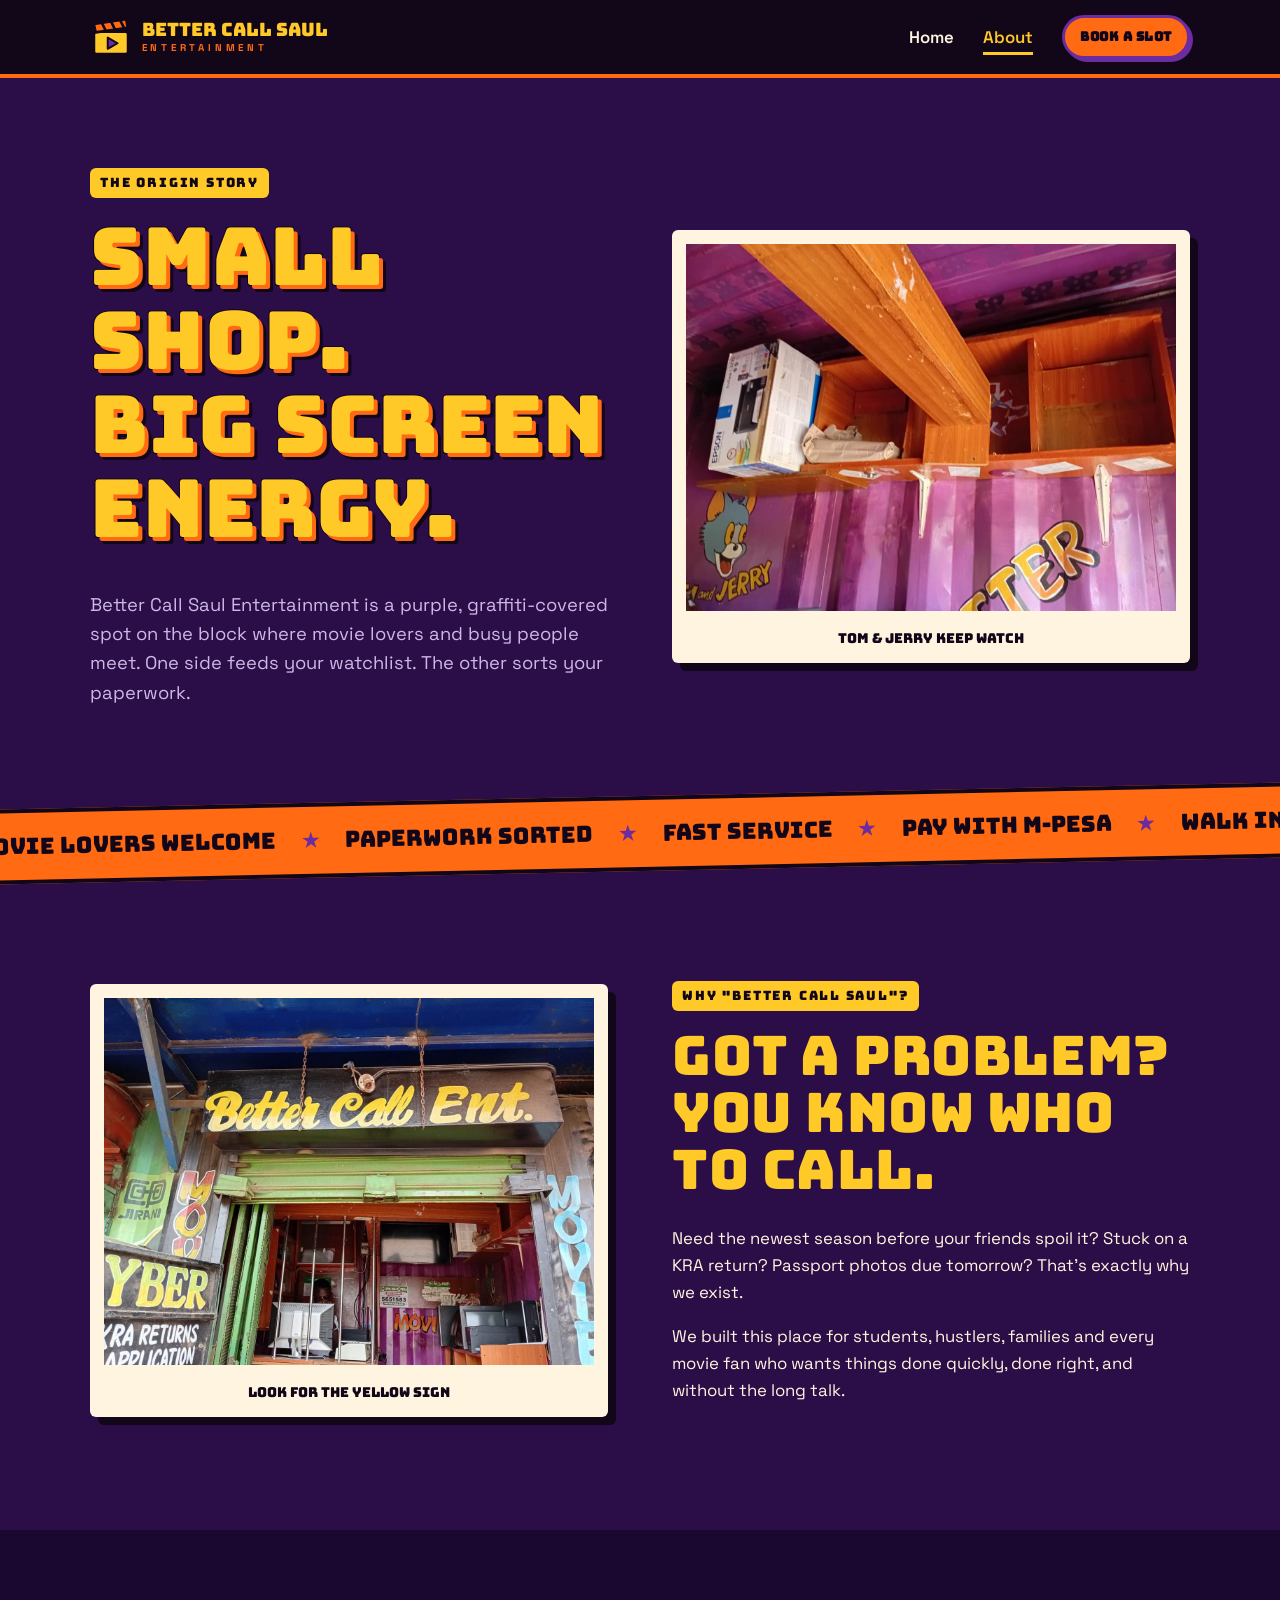
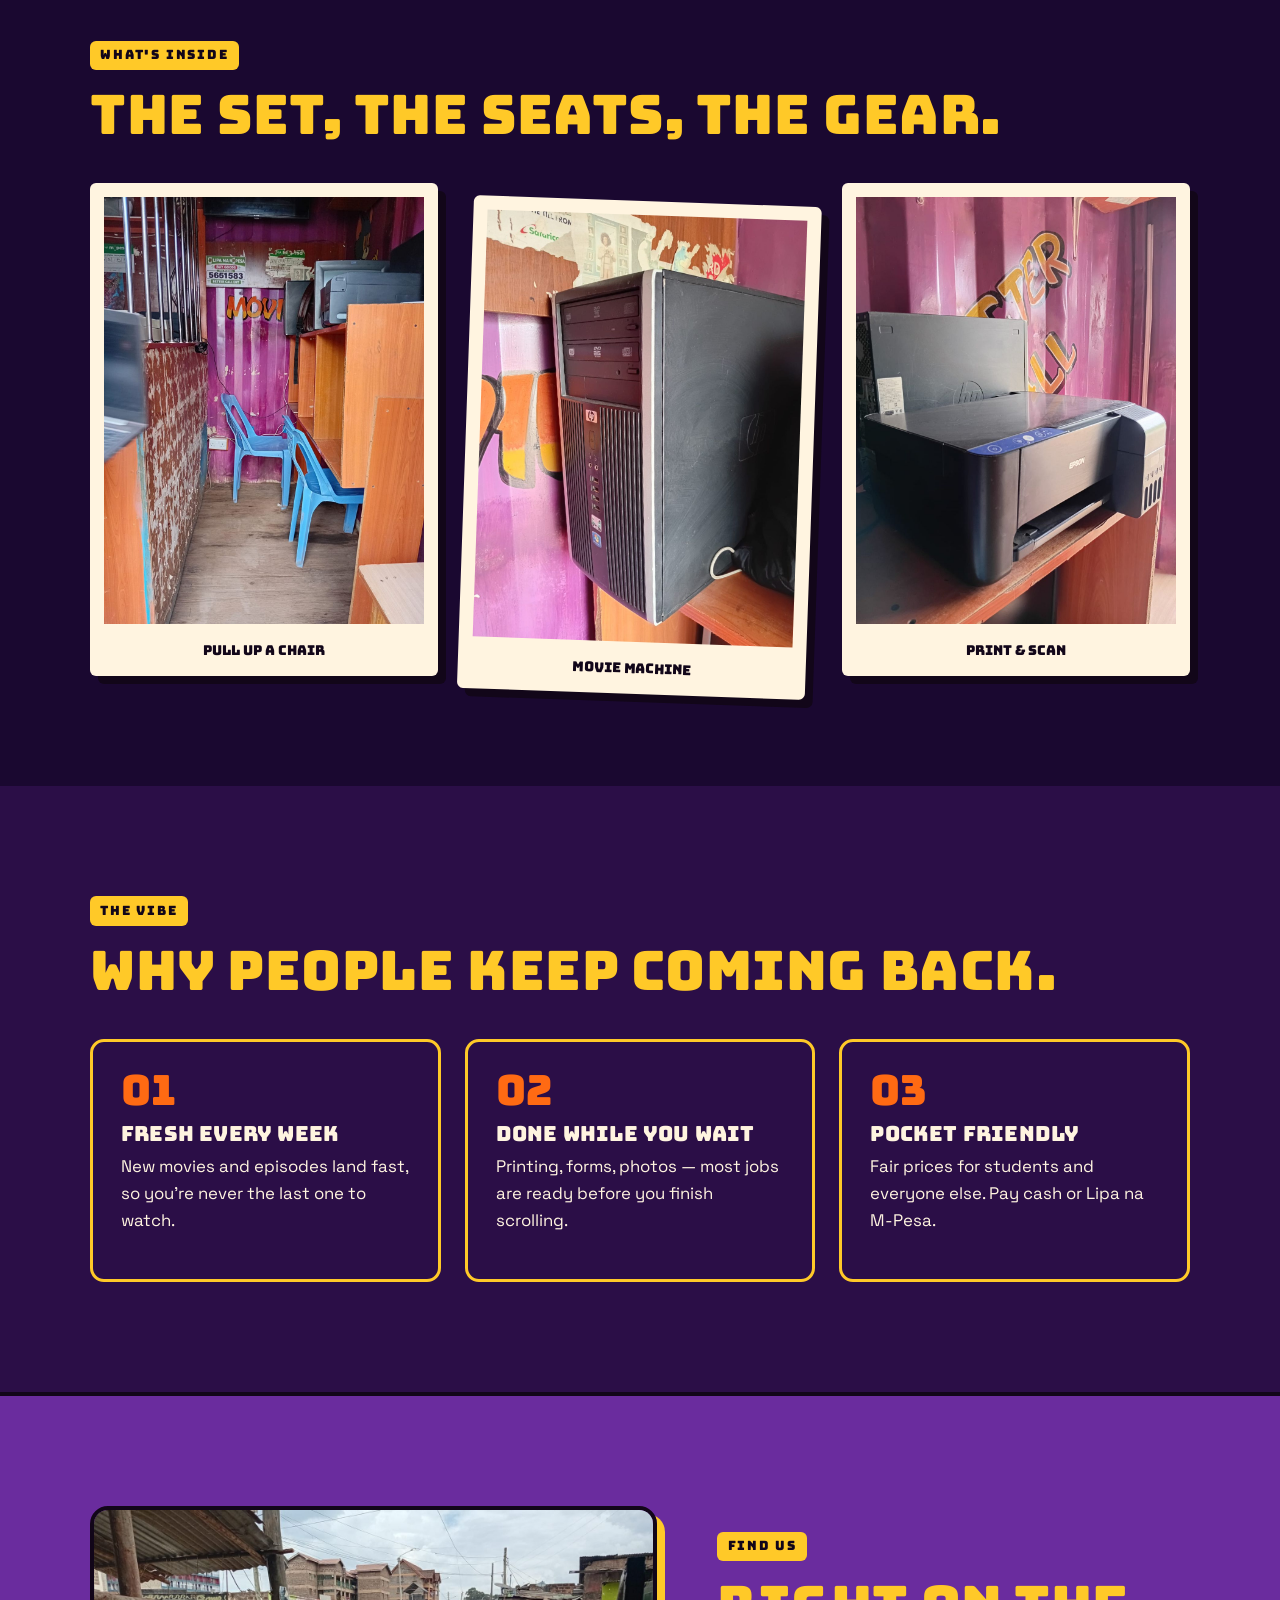
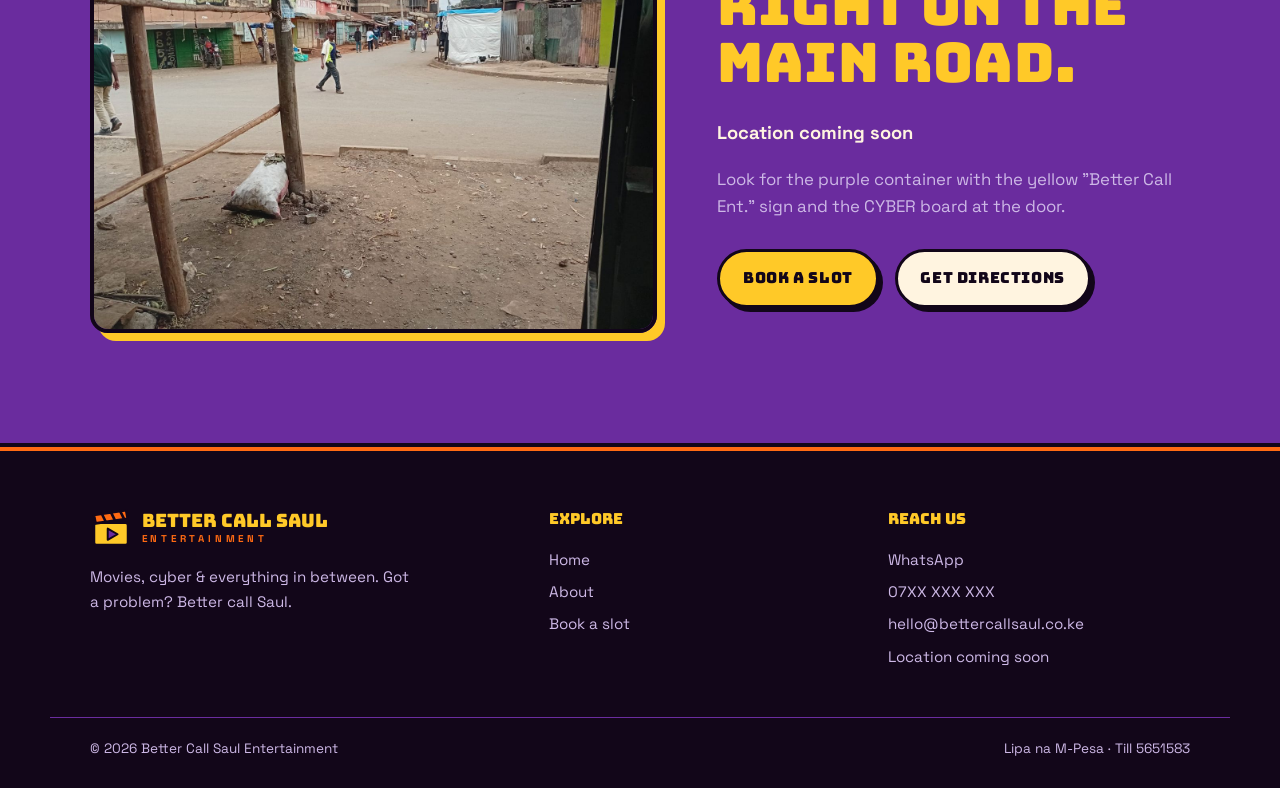
==== about.html @ 0985945f "Initial site: home, about and reservation pages" ====
<!DOCTYPE html>
<html lang="en">
<head>
  <meta charset="UTF-8">
  <meta name="viewport" content="width=device-width, initial-scale=1.0">
  <title>About | Better Call Saul Entertainment</title>
  <meta name="description" content="The story behind Better Call Saul Entertainment — the purple movie shop & cyber café on the block.">
  <meta name="theme-color" content="#120619">
  <link rel="icon" href="data:image/svg+xml,<svg xmlns='http://www.w3.org/2000/svg' viewBox='0 0 64 64'><rect x='6' y='22' width='52' height='36' rx='4' fill='%23FFC928' stroke='%23120619' stroke-width='4'/><path d='M6 10l50-6 2 14-50 6z' fill='%23FF6A13' stroke='%23120619' stroke-width='4' stroke-linejoin='round'/></svg>">
  <link rel="preconnect" href="https://fonts.googleapis.com">
  <link rel="preconnect" href="https://fonts.gstatic.com" crossorigin>
  <link href="https://fonts.googleapis.com/css2?family=Bungee&family=Space+Grotesk:wght@400;500;600;700&display=swap" rel="stylesheet">
  <link rel="stylesheet" href="main.css">
</head>
<body>

  <header class="site-header">
    <nav class="wrap nav" aria-label="Main">
      <a href="index.html" class="logo" aria-label="Better Call Saul Entertainment home">
        <svg class="logo-mark" viewBox="0 0 64 64" aria-hidden="true">
          <rect x="6" y="24" width="52" height="34" rx="4" fill="#FFC928" stroke="#120619" stroke-width="4"/>
          <path d="M6 12 L55 5 L57.5 18 L8.5 25 Z" fill="#FF6A13" stroke="#120619" stroke-width="4" stroke-linejoin="round"/>
          <path d="M18 10.3 L24 22.5 M32 8.3 L38 20.5 M46 6.3 L52 18.5" stroke="#120619" stroke-width="4"/>
          <path d="M27 33 L27 50 L42 41.5 Z" fill="#6A2C9E" stroke="#120619" stroke-width="3" stroke-linejoin="round"/>
        </svg>
        <span class="logo-text"><strong>Better Call Saul</strong><span>ENTERTAINMENT</span></span>
      </a>
      <button class="nav-toggle" aria-label="Open menu" aria-expanded="false"><span></span><span></span><span></span></button>
      <ul class="nav-links">
        <li><a href="index.html">Home</a></li>
        <li><a href="about.html" aria-current="page">About</a></li>
        <li><a href="reservation.html" class="btn btn-orange">Book a slot</a></li>
      </ul>
    </nav>
  </header>

  <main>
    <section class="page-hero">
      <div class="wrap story-grid">
        <div class="reveal">
          <span class="eyebrow">The origin story</span>
          <h1 class="graffiti">Small shop.<br>Big screen energy.</h1>
          <p class="lead">Better Call Saul Entertainment is a purple, graffiti-covered spot on the block where movie lovers and busy people meet. One side feeds your watchlist. The other sorts your paperwork.</p>
        </div>
        <figure class="polaroid tilt-r reveal d2" style="margin:0">
          <img src="images/bcs-14-tom-jerry-mural-shelves.jpg" alt="Tom and Jerry mural and hand-painted BETTER lettering on the purple shop wall" width="1400" height="1050">
          <figcaption>Tom &amp; Jerry keep watch</figcaption>
        </figure>
      </div>
    </section>

    <div class="ticker" aria-hidden="true">
      <div class="ticker-track">
        <span>Movie lovers welcome</span><span>Paperwork sorted</span><span>Fast service</span><span>Pay with M-Pesa</span><span>Walk in or book ahead</span>
      </div>
    </div>

    <section class="section">
      <div class="wrap story-grid">
        <figure class="polaroid reveal" style="margin:0">
          <img src="images/bcs-01-storefront-sign.jpg" alt="Better Call Ent. shop front with the yellow script sign" loading="lazy" width="1400" height="1050">
          <figcaption>Look for the yellow sign</figcaption>
        </figure>
        <div class="reveal d2">
          <span class="eyebrow">Why "Better Call Saul"?</span>
          <h2 class="section-title">Got a problem? You know who to call.</h2>
          <p>Need the newest season before your friends spoil it? Stuck on a KRA return? Passport photos due tomorrow? That's exactly why we exist.</p>
          <p>We built this place for students, hustlers, families and every movie fan who wants things done quickly, done right, and without the long talk.</p>
        </div>
      </div>
    </section>

    <section class="section" style="background: var(--purple-ink);">
      <div class="wrap">
        <span class="eyebrow reveal">What's inside</span>
        <h2 class="section-title reveal">The set, the seats, the gear.</h2>
        <div class="inside-grid">
          <figure class="polaroid reveal" style="margin:0">
            <img src="images/bcs-05-interior-seating.jpg" alt="Blue chairs lined up at the computer desks inside the shop" loading="lazy" width="1050" height="1400">
            <figcaption>Pull up a chair</figcaption>
          </figure>
          <figure class="polaroid reveal d1" style="margin:0">
            <img src="images/bcs-04-dvd-burner-tower.jpg" alt="Desktop computer with two DVD writer drives against the painted wall" loading="lazy" width="1050" height="1400">
            <figcaption>Movie machine</figcaption>
          </figure>
          <figure class="polaroid reveal d2" style="margin:0">
            <img src="images/bcs-09-epson-printer-graffiti.jpg" alt="Epson printer and computer in front of the BETTER CALL graffiti" loading="lazy" width="1050" height="1400">
            <figcaption>Print &amp; scan</figcaption>
          </figure>
        </div>
      </div>
    </section>

    <section class="section">
      <div class="wrap">
        <span class="eyebrow reveal">The vibe</span>
        <h2 class="section-title reveal">Why people keep coming back.</h2>
        <div class="why">
          <div class="why-card reveal">
            <span class="num">01</span>
            <h3>Fresh every week</h3>
            <p>New movies and episodes land fast, so you're never the last one to watch.</p>
          </div>
          <div class="why-card reveal d1">
            <span class="num">02</span>
            <h3>Done while you wait</h3>
            <p>Printing, forms, photos — most jobs are ready before you finish scrolling.</p>
          </div>
          <div class="why-card reveal d2">
            <span class="num">03</span>
            <h3>Pocket friendly</h3>
            <p>Fair prices for students and everyone else. Pay cash or Lipa na M-Pesa.</p>
          </div>
        </div>
      </div>
    </section>

    <section class="section find-us">
      <div class="wrap find-grid">
        <div class="photo reveal">
          <img src="images/bcs-17-street-view-location.jpg" alt="Street view from the shop door looking out at the road and neighbouring shops" loading="lazy" width="1400" height="1050">
        </div>
        <div class="reveal d2">
          <span class="eyebrow">Find us</span>
          <h2 class="section-title">Right on the main road.</h2>
          <p data-text="location" style="font-weight:700; font-size:1.15rem;">Location coming soon</p>
          <p style="color: var(--muted);">Look for the purple container with the yellow "Better Call Ent." sign and the CYBER board at the door.</p>
          <div class="hero-actions">
            <a href="reservation.html" class="btn btn-yellow">Book a slot</a>
            <a href="#" data-wa="Hi! Please share directions to Better Call Saul Ent." class="btn btn-ghost">Get directions</a>
          </div>
        </div>
      </div>
    </section>
  </main>

  <footer class="site-footer">
    <div class="wrap footer-grid">
      <div>
        <a href="index.html" class="logo">
          <svg class="logo-mark" viewBox="0 0 64 64" aria-hidden="true">
            <rect x="6" y="24" width="52" height="34" rx="4" fill="#FFC928" stroke="#120619" stroke-width="4"/>
            <path d="M6 12 L55 5 L57.5 18 L8.5 25 Z" fill="#FF6A13" stroke="#120619" stroke-width="4" stroke-linejoin="round"/>
            <path d="M18 10.3 L24 22.5 M32 8.3 L38 20.5 M46 6.3 L52 18.5" stroke="#120619" stroke-width="4"/>
            <path d="M27 33 L27 50 L42 41.5 Z" fill="#6A2C9E" stroke="#120619" stroke-width="3" stroke-linejoin="round"/>
          </svg>
          <span class="logo-text"><strong>Better Call Saul</strong><span>ENTERTAINMENT</span></span>
        </a>
        <p class="footer-tag">Movies, cyber &amp; everything in between. Got a problem? Better call Saul.</p>
      </div>
      <div>
        <h4>Explore</h4>
        <ul>
          <li><a href="index.html">Home</a></li>
          <li><a href="about.html">About</a></li>
          <li><a href="reservation.html">Book a slot</a></li>
        </ul>
      </div>
      <div>
        <h4>Reach us</h4>
        <ul>
          <li><a href="#" data-wa>WhatsApp</a></li>
          <li><a href="#" data-call data-text="phone">07XX XXX XXX</a></li>
          <li><a href="#" data-mail data-text="email">hello@bettercallsaul.co.ke</a></li>
          <li data-text="location" style="color: var(--muted);">Location coming soon</li>
        </ul>
      </div>
    </div>
    <div class="wrap footer-bottom">
      <span>© <span data-text="year">2026</span> Better Call Saul Entertainment</span>
      <span>Lipa na M-Pesa · Till 5651583</span>
    </div>
  </footer>

  <script src="main.js"></script>
</body>
</html>
---- main.css ----
/* =========================================================
   Better Call Saul Entertainment — main stylesheet
   Brand: purple / yellow / orange. Solid colours only.
   ========================================================= */

:root {
    --purple: #6A2C9E;
    --purple-deep: #2B0E47;
    --purple-ink: #1A0830;
    --yellow: #FFC928;
    --orange: #FF6A13;
    --cream: #FFF4E0;
    --ink: #120619;
    --muted: #CDB8E6;

    --font-display: "Bungee", "Impact", sans-serif;
    --font-body: "Space Grotesk", system-ui, sans-serif;

    --radius: 14px;
    --wrap: 1180px;
    --gutter: clamp(16px, 4vw, 40px);
}

*,
*::before,
*::after {
    box-sizing: border-box;
}

html {
    scroll-behavior: smooth;
}

body {
    margin: 0;
    background: var(--purple-deep);
    color: var(--cream);
    font-family: var(--font-body);
    font-size: 1.05rem;
    line-height: 1.6;
    overflow-x: hidden;
}

img {
    display: block;
    max-width: 100%;
    height: auto;
}

a {
    color: inherit;
}

h1,
h2,
h3 {
    font-family: var(--font-display);
    font-weight: 400;
    line-height: 1.05;
    margin: 0 0 .5em;
    letter-spacing: .01em;
}

p {
    margin: 0 0 1em;
}

.wrap {
    width: 100%;
    max-width: var(--wrap);
    margin: 0 auto;
    padding: 0 var(--gutter);
}

.section {
    padding: clamp(64px, 9vw, 110px) 0;
}

.eyebrow {
    display: inline-block;
    font-family: var(--font-display);
    font-size: .8rem;
    letter-spacing: .14em;
    color: var(--ink);
    background: var(--yellow);
    padding: .35em .8em;
    border-radius: 6px;
    margin-bottom: 1rem;
}

.section-title {
    font-size: clamp(2rem, 5vw, 3.4rem);
    color: var(--yellow);
}

.lead {
    font-size: 1.15rem;
    color: var(--muted);
    max-width: 46ch;
}

/* Graffiti-style headline: like the lettering painted on the shop wall */
.graffiti {
    color: var(--yellow);
    -webkit-text-stroke: 2px var(--ink);
    paint-order: stroke fill;
    text-shadow: 4px 4px 0 var(--orange), 7px 7px 0 var(--ink);
}

/* ---------- Buttons ---------- */
.btn {
    display: inline-flex;
    align-items: center;
    gap: .55em;
    font-family: var(--font-display);
    font-size: .95rem;
    letter-spacing: .04em;
    text-decoration: none;
    padding: .95em 1.5em;
    border: 3px solid var(--ink);
    border-radius: 999px;
    cursor: pointer;
    transition: transform .18s ease, box-shadow .18s ease;
    box-shadow: 4px 4px 0 var(--ink);
}

.btn:hover {
    transform: translate(-2px, -2px);
    box-shadow: 6px 6px 0 var(--ink);
}

.btn:active {
    transform: translate(2px, 2px);
    box-shadow: 1px 1px 0 var(--ink);
}

.btn svg {
    width: 1.2em;
    height: 1.2em;
    flex: none;
}

.btn-orange {
    background: var(--orange);
    color: var(--ink);
}

.btn-yellow {
    background: var(--yellow);
    color: var(--ink);
}

.btn-ghost {
    background: var(--cream);
    color: var(--ink);
}

/* ---------- Header / nav ---------- */
.site-header {
    position: sticky;
    top: 0;
    z-index: 50;
    background: var(--ink);
    border-bottom: 4px solid var(--orange);
}

.nav {
    display: flex;
    align-items: center;
    justify-content: space-between;
    height: 74px;
}

.logo {
    display: flex;
    align-items: center;
    gap: .6rem;
    text-decoration: none;
}

.logo-mark {
    width: 42px;
    height: 42px;
    flex: none;
}

.logo-text {
    display: flex;
    flex-direction: column;
    line-height: 1;
}

.logo-text strong {
    font-family: var(--font-display);
    font-weight: 400;
    font-size: 1.15rem;
    color: var(--yellow);
}

.logo-text span {
    font-size: .62rem;
    letter-spacing: .38em;
    color: var(--orange);
    margin-top: 4px;
    font-weight: 700;
}

.nav-links {
    display: flex;
    align-items: center;
    gap: 1.8rem;
    list-style: none;
    margin: 0;
    padding: 0;
}

.nav-links a {
    text-decoration: none;
    font-weight: 600;
    position: relative;
    padding: .3em 0;
}

.nav-links a:not(.btn)::after {
    content: "";
    position: absolute;
    left: 0;
    bottom: -2px;
    width: 100%;
    height: 3px;
    background: var(--yellow);
    transform: scaleX(0);
    transform-origin: left;
    transition: transform .25s ease;
}

.nav-links a:not(.btn):hover::after,
.nav-links a[aria-current="page"]::after {
    transform: scaleX(1);
}

.nav-links a[aria-current="page"] {
    color: var(--yellow);
}

.nav-links .btn {
    padding: .7em 1.2em;
    font-size: .8rem;
    box-shadow: 3px 3px 0 var(--purple);
    border-color: var(--purple);
}

.nav-toggle {
    display: none;
    background: none;
    border: 0;
    padding: 8px;
    cursor: pointer;
}

.nav-toggle span {
    display: block;
    width: 26px;
    height: 3px;
    margin: 5px 0;
    background: var(--yellow);
    transition: transform .25s ease, opacity .25s ease;
}

.nav-open .nav-toggle span:nth-child(1) {
    transform: translateY(8px) rotate(45deg);
}

.nav-open .nav-toggle span:nth-child(2) {
    opacity: 0;
}

.nav-open .nav-toggle span:nth-child(3) {
    transform: translateY(-8px) rotate(-45deg);
}

/* ---------- Hero ---------- */
.hero {
    position: relative;
    padding: clamp(48px, 7vw, 90px) 0 clamp(64px, 8vw, 100px);
    overflow: hidden;
}

.hero-grid {
    display: grid;
    grid-template-columns: 1.05fr 1fr;
    gap: clamp(32px, 5vw, 64px);
    align-items: center;
}

.hero h1 {
    font-size: clamp(2.8rem, 7.4vw, 5.6rem);
    margin-bottom: .35em;
}

.hero h1 .line {
    display: block;
}

.hero h1 .l2 {
    color: var(--orange);
    text-shadow: 4px 4px 0 var(--yellow), 7px 7px 0 var(--ink);
}

.hero h1 .l3 {
    color: var(--cream);
    text-shadow: 4px 4px 0 var(--purple), 7px 7px 0 var(--ink);
}

.hero-actions {
    display: flex;
    flex-wrap: wrap;
    gap: 1rem;
    margin-top: 1.8rem;
}

.live-badge {
    display: inline-flex;
    align-items: center;
    gap: .6em;
    font-weight: 700;
    font-size: .85rem;
    letter-spacing: .12em;
    text-transform: uppercase;
    color: var(--yellow);
    border: 2px solid var(--yellow);
    border-radius: 999px;
    padding: .4em 1em;
    margin-bottom: 1.4rem;
}

.live-badge i {
    width: 10px;
    height: 10px;
    border-radius: 50%;
    background: var(--orange);
    animation: blink 1.1s steps(2, start) infinite;
}

/* Marquee frame with light bulbs, like an old cinema sign */
.marquee-frame {
    position: relative;
    background: var(--yellow);
    border: 4px solid var(--ink);
    border-radius: 20px;
    padding: 26px;
    box-shadow: 10px 10px 0 var(--orange);
    transform: rotate(1.5deg);
}

.marquee-frame img {
    border: 4px solid var(--ink);
    border-radius: 8px;
    aspect-ratio: 4 / 3;
    object-fit: cover;
    width: 100%;
    animation: projector 6s ease-in-out infinite;
}

.bulbs {
    position: absolute;
    display: flex;
    justify-content: space-between;
    pointer-events: none;
}

.bulbs.top,
.bulbs.bottom {
    left: 22px;
    right: 22px;
    height: 26px;
    align-items: center;
}

.bulbs.top {
    top: 0;
}

.bulbs.bottom {
    bottom: 0;
}

.bulbs.left,
.bulbs.right {
    top: 22px;
    bottom: 22px;
    width: 26px;
    flex-direction: column;
    align-items: center;
}

.bulbs.left {
    left: 0;
}

.bulbs.right {
    right: 0;
}

.bulbs span {
    width: 10px;
    height: 10px;
    border-radius: 50%;
    background: var(--cream);
    border: 2px solid var(--ink);
    animation: bulb 1.2s steps(1) infinite;
}

.bulbs span:nth-child(even) {
    animation-delay: .6s;
}

.ticket-tag {
    position: absolute;
    left: -18px;
    bottom: -26px;
    background: var(--purple);
    color: var(--cream);
    font-family: var(--font-display);
    font-size: .85rem;
    padding: .7em 1.1em;
    border: 3px solid var(--ink);
    border-radius: 8px;
    transform: rotate(-6deg);
    box-shadow: 4px 4px 0 var(--ink);
}

.ticket-tag b {
    color: var(--yellow);
    font-weight: 400;
}

/* ---------- Ticker band ---------- */
.ticker {
    background: var(--orange);
    color: var(--ink);
    border-top: 4px solid var(--ink);
    border-bottom: 4px solid var(--ink);
    overflow: hidden;
    white-space: nowrap;
    transform: rotate(-1.2deg);
    margin: 0 -2vw;
}

.ticker-track {
    display: inline-flex;
    animation: ticker 38s linear infinite;
}

.ticker-track span {
    font-family: var(--font-display);
    font-size: clamp(1rem, 2.2vw, 1.4rem);
    padding: .7em 0;
}

.ticker-track span::after {
    content: "★";
    color: var(--purple);
    margin: 0 1.1em;
}

.ticker:hover .ticker-track {
    animation-play-state: paused;
}

/* ---------- Two scenes (movie / cyber) ---------- */
.scenes {
    display: grid;
    grid-template-columns: 1fr 1fr;
    gap: 28px;
    margin-top: 2.5rem;
}

.scene {
    position: relative;
    border: 4px solid var(--ink);
    border-radius: 22px;
    overflow: hidden;
    box-shadow: 8px 8px 0 var(--ink);
    display: flex;
    flex-direction: column;
    transition: transform .3s ease;
}

.scene:hover {
    transform: translateY(-6px) rotate(-.4deg);
}

.scene-img {
    aspect-ratio: 16 / 10;
    overflow: hidden;
    border-bottom: 4px solid var(--ink);
}

.scene-img img {
    width: 100%;
    height: 100%;
    object-fit: cover;
    transition: transform .6s ease;
}

.scene:hover .scene-img img {
    transform: scale(1.06);
}

.scene-body {
    padding: 26px 26px 30px;
    flex: 1;
}

.scene-body h3 {
    font-size: clamp(1.6rem, 3vw, 2.2rem);
}

.scene-movie {
    background: var(--purple);
}

.scene-movie h3 {
    color: var(--yellow);
}

.scene-cyber {
    background: var(--yellow);
    color: var(--ink);
}

.scene-cyber h3 {
    color: var(--purple-ink);
}

.scene .tag {
    position: absolute;
    top: 16px;
    left: 16px;
    font-family: var(--font-display);
    font-size: .75rem;
    padding: .45em .8em;
    border-radius: 6px;
    border: 3px solid var(--ink);
    background: var(--orange);
    color: var(--ink);
}

.chip-list {
    display: flex;
    flex-wrap: wrap;
    gap: .5rem;
    list-style: none;
    padding: 0;
    margin: 1rem 0 0;
}

.chip-list li {
    font-size: .88rem;
    font-weight: 600;
    padding: .35em .85em;
    border-radius: 999px;
    border: 2px solid currentColor;
}

/* ---------- Ticket cards (services) ---------- */
.tickets {
    display: grid;
    grid-template-columns: repeat(auto-fit, minmax(250px, 1fr));
    gap: 26px;
    margin-top: 2.5rem;
}

.ticket {
    --bg: var(--cream);
    --notch: var(--purple-ink);
    position: relative;
    background: var(--bg);
    color: var(--ink);
    border-radius: 16px;
    padding: 0;
    display: flex;
    flex-direction: column;
    transition: transform .25s ease;
}

.ticket:hover {
    transform: rotate(-1.5deg) translateY(-6px);
}

.ticket:nth-child(even):hover {
    transform: rotate(1.5deg) translateY(-6px);
}

.ticket::before,
.ticket::after {
    content: "";
    position: absolute;
    top: 86px;
    width: 26px;
    height: 26px;
    border-radius: 50%;
    background: var(--notch);
}

.ticket::before {
    left: -13px;
}

.ticket::after {
    right: -13px;
}

.ticket-head {
    padding: 22px 24px 18px;
    height: 99px;
    border-bottom: 3px dashed var(--ink);
}

.ticket-head small {
    display: block;
    font-weight: 700;
    font-size: .72rem;
    letter-spacing: .25em;
    opacity: .7;
}

.ticket-head h3 {
    font-size: 1.35rem;
    margin: .25em 0 0;
}

.ticket ul {
    list-style: none;
    padding: 18px 24px 24px;
    margin: 0;
}

.ticket li {
    padding: .4em 0;
    border-bottom: 1px solid currentColor;
    border-bottom-color: rgba(18, 6, 25, .15);
    font-weight: 500;
    display: flex;
    gap: .6em;
}

.ticket li:last-child {
    border-bottom: 0;
}

.ticket li::before {
    content: "▸";
    color: var(--orange);
    font-weight: 700;
}

.ticket.t-yellow {
    --bg: var(--yellow);
}

.ticket.t-orange {
    --bg: var(--orange);
}

.ticket.t-orange li::before {
    color: var(--purple-ink);
}

.ticket.t-purple {
    --bg: var(--purple);
    color: var(--cream);
}

.ticket.t-purple .ticket-head {
    border-color: var(--cream);
}

.ticket.t-purple li {
    border-bottom-color: rgba(255, 244, 224, .2);
}

.ticket.t-purple li::before {
    color: var(--yellow);
}

.board-split {
    display: grid;
    grid-template-columns: 380px 1fr;
    gap: clamp(32px, 5vw, 60px);
    align-items: start;
}

.board-photo {
    position: sticky;
    top: 100px;
    border: 4px solid var(--ink);
    border-radius: 18px;
    overflow: hidden;
    box-shadow: 10px 10px 0 var(--yellow);
    transform: rotate(-2deg);
}

.board-photo figcaption {
    background: var(--ink);
    color: var(--yellow);
    font-family: var(--font-display);
    font-size: .8rem;
    padding: .8em 1em;
}

.board-split .tickets {
    margin-top: 1.5rem;
    grid-template-columns: repeat(auto-fit, minmax(230px, 1fr));
}

/* ---------- Filmstrip gallery ---------- */
.filmstrip {
    background: var(--ink);
    border-top: 14px dashed var(--cream);
    border-bottom: 14px dashed var(--cream);
    padding: 18px 0;
    overflow: hidden;
    outline: 10px solid var(--ink);
    outline-offset: -1px;
}

.film-track {
    display: flex;
    gap: 18px;
    width: max-content;
    animation: film 60s linear infinite;
}

.filmstrip:hover .film-track {
    animation-play-state: paused;
}

.frame {
    margin: 0;
    width: 280px;
    flex: none;
    position: relative;
    border-radius: 6px;
    overflow: hidden;
    background: var(--purple-ink);
}

.frame img {
    width: 100%;
    aspect-ratio: 4 / 3;
    object-fit: cover;
    filter: saturate(1.05);
    transition: transform .4s ease;
}

.frame:hover img {
    transform: scale(1.08);
}

.frame figcaption {
    position: absolute;
    left: 10px;
    bottom: 10px;
    background: var(--yellow);
    color: var(--ink);
    font-weight: 700;
    font-size: .78rem;
    padding: .25em .6em;
    border-radius: 4px;
}

/* ---------- M-Pesa / CTA band ---------- */
.cta-band {
    background: var(--yellow);
    color: var(--ink);
    border-top: 4px solid var(--ink);
    border-bottom: 4px solid var(--ink);
}

.cta-grid {
    display: grid;
    grid-template-columns: 1.3fr 1fr;
    gap: 40px;
    align-items: center;
}

.cta-band h2 {
    font-size: clamp(2rem, 4.6vw, 3.2rem);
    color: var(--purple-ink);
}

.till {
    background: var(--ink);
    color: var(--cream);
    border-radius: 18px;
    padding: 26px 28px;
    box-shadow: 8px 8px 0 var(--orange);
    text-align: center;
    transform: rotate(2deg);
}

.till small {
    letter-spacing: .25em;
    font-weight: 700;
    color: var(--orange);
    font-size: .75rem;
}

.till strong {
    display: block;
    font-family: var(--font-display);
    font-weight: 400;
    font-size: clamp(2.2rem, 5vw, 3rem);
    color: var(--yellow);
    letter-spacing: .06em;
    margin: .15em 0;
}

.till span {
    font-weight: 600;
}

/* ---------- Page hero (inner pages) ---------- */
.page-hero {
    padding: clamp(48px, 7vw, 90px) 0 clamp(40px, 6vw, 70px);
}

.page-hero h1 {
    font-size: clamp(2.6rem, 7vw, 5rem);
}

/* ---------- About ---------- */
.story-grid {
    display: grid;
    grid-template-columns: 1fr 1fr;
    gap: clamp(32px, 5vw, 64px);
    align-items: center;
}

.polaroid {
    background: var(--cream);
    padding: 14px 14px 52px;
    border-radius: 6px;
    box-shadow: 8px 8px 0 var(--ink);
    position: relative;
    transform: rotate(-3deg);
    transition: transform .3s ease;
}

.polaroid:hover {
    transform: rotate(0) scale(1.02);
}

.polaroid img {
    aspect-ratio: 4 / 3;
    object-fit: cover;
    width: 100%;
}

.polaroid figcaption {
    position: absolute;
    left: 0;
    right: 0;
    bottom: 14px;
    text-align: center;
    color: var(--ink);
    font-family: var(--font-display);
    font-size: .85rem;
}

.polaroid.tilt-r {
    transform: rotate(3deg);
}

.polaroid.tilt-r:hover {
    transform: rotate(0) scale(1.02);
}

.inside-grid {
    display: grid;
    grid-template-columns: repeat(3, 1fr);
    gap: 28px;
    margin-top: 2.5rem;
}

.inside-grid .polaroid:nth-child(2) {
    transform: rotate(2deg) translateY(18px);
}

.inside-grid .polaroid:nth-child(2):hover {
    transform: rotate(0) scale(1.02);
}

.inside-grid .polaroid img {
    aspect-ratio: 3 / 4;
}

.why {
    display: grid;
    grid-template-columns: repeat(3, 1fr);
    gap: 24px;
    margin-top: 2.5rem;
}

.why-card {
    border: 3px solid var(--yellow);
    border-radius: var(--radius);
    padding: 28px;
    transition: background .25s ease, color .25s ease;
}

.why-card:hover {
    background: var(--yellow);
    color: var(--ink);
}

.why-card .num {
    font-family: var(--font-display);
    font-size: 2.6rem;
    color: var(--orange);
    line-height: 1;
}

.why-card h3 {
    font-size: 1.3rem;
    margin: .5em 0 .4em;
}

.find-us {
    background: var(--purple);
    border-top: 4px solid var(--ink);
    border-bottom: 4px solid var(--ink);
}

.find-grid {
    display: grid;
    grid-template-columns: 1.2fr 1fr;
    gap: clamp(32px, 5vw, 60px);
    align-items: center;
}

.find-grid .photo {
    border: 4px solid var(--ink);
    border-radius: 18px;
    overflow: hidden;
    box-shadow: 8px 8px 0 var(--yellow);
}

/* ---------- Reservation ---------- */
.contact-cards {
    display: grid;
    grid-template-columns: repeat(3, 1fr);
    gap: 24px;
}

.contact-card {
    display: flex;
    flex-direction: column;
    gap: .4rem;
    text-decoration: none;
    color: var(--ink);
    border: 4px solid var(--ink);
    border-radius: 20px;
    padding: 28px 26px;
    box-shadow: 8px 8px 0 var(--ink);
    transition: transform .2s ease, box-shadow .2s ease;
}

.contact-card:hover {
    transform: translate(-3px, -3px) rotate(-1deg);
    box-shadow: 12px 12px 0 var(--ink);
}

.contact-card svg {
    width: 48px;
    height: 48px;
    margin-bottom: .6rem;
}

.contact-card h3 {
    font-size: 1.6rem;
    margin: 0;
}

.contact-card .value {
    font-weight: 700;
    font-size: 1.05rem;
    word-break: break-word;
}

.contact-card .hint {
    font-size: .9rem;
    opacity: .8;
}

.cc-wa {
    background: var(--yellow);
}

.cc-call {
    background: var(--orange);
}

.cc-mail {
    background: var(--purple);
    color: var(--cream);
}

.booking {
    display: grid;
    grid-template-columns: 1.4fr 1fr;
    gap: clamp(28px, 4vw, 48px);
    align-items: start;
}

.form-card {
    background: var(--cream);
    color: var(--ink);
    border: 4px solid var(--ink);
    border-radius: 22px;
    padding: clamp(24px, 4vw, 40px);
    box-shadow: 10px 10px 0 var(--orange);
}

.form-card h2 {
    color: var(--purple);
    font-size: clamp(1.7rem, 3.6vw, 2.4rem);
}

.field-row {
    display: grid;
    grid-template-columns: 1fr 1fr;
    gap: 16px;
}

.field {
    display: flex;
    flex-direction: column;
    gap: .35rem;
    margin-bottom: 16px;
}

.field label {
    font-weight: 700;
    font-size: .9rem;
}

.field input,
.field select,
.field textarea {
    font: inherit;
    font-size: 1rem;
    color: var(--ink);
    background: #fff;
    border: 3px solid var(--ink);
    border-radius: 10px;
    padding: .7em .85em;
    width: 100%;
    transition: border-color .2s ease, box-shadow .2s ease;
}

.field input:focus,
.field select:focus,
.field textarea:focus {
    outline: none;
    border-color: var(--purple);
    box-shadow: 4px 4px 0 var(--yellow);
}

.field textarea {
    min-height: 96px;
    resize: vertical;
}

.form-actions {
    display: flex;
    flex-wrap: wrap;
    gap: 12px;
    margin-top: 8px;
}

.form-note {
    font-size: .85rem;
    margin-top: 14px;
    opacity: .75;
}

.side-stack {
    display: flex;
    flex-direction: column;
    gap: 24px;
}

.hours {
    border: 3px solid var(--yellow);
    border-radius: 18px;
    padding: 24px 26px;
}

.hours h3 {
    color: var(--yellow);
    font-size: 1.3rem;
}

.hours dl {
    margin: 0;
    display: grid;
    grid-template-columns: auto 1fr;
    gap: .5em 1.2em;
}

.hours dt {
    font-weight: 700;
}

.hours dd {
    margin: 0;
    text-align: right;
    color: var(--muted);
}

.seat-photo {
    position: relative;
    border: 4px solid var(--ink);
    border-radius: 18px;
    overflow: hidden;
    box-shadow: 8px 8px 0 var(--purple);
}

.seat-photo img {
    aspect-ratio: 4 / 3;
    object-fit: cover;
    width: 100%;
}

.seat-photo span {
    position: absolute;
    right: 12px;
    bottom: 12px;
    background: var(--orange);
    color: var(--ink);
    font-family: var(--font-display);
    font-size: .85rem;
    padding: .45em .8em;
    border: 3px solid var(--ink);
    border-radius: 8px;
}

/* ---------- Footer ---------- */
.site-footer {
    background: var(--ink);
    border-top: 4px solid var(--orange);
    padding: 56px 0 28px;
    font-size: .95rem;
}

.footer-grid {
    display: grid;
    grid-template-columns: 1.4fr 1fr 1fr;
    gap: 36px;
}

.site-footer h4 {
    font-family: var(--font-display);
    font-weight: 400;
    color: var(--yellow);
    font-size: .95rem;
    margin: 0 0 1rem;
}

.site-footer ul {
    list-style: none;
    padding: 0;
    margin: 0;
}

.site-footer li {
    margin-bottom: .5rem;
}

.site-footer a {
    text-decoration: none;
    color: var(--muted);
    transition: color .2s ease;
}

.site-footer a:hover {
    color: var(--yellow);
}

.footer-tag {
    color: var(--muted);
    max-width: 32ch;
    margin-top: 1rem;
}

.footer-bottom {
    margin-top: 40px;
    padding-top: 20px;
    border-top: 1px solid var(--purple);
    display: flex;
    justify-content: space-between;
    flex-wrap: wrap;
    gap: 10px;
    color: var(--muted);
    font-size: .85rem;
}

/* ---------- Film-leader intro (home, once per visit) ---------- */
.intro {
    position: fixed;
    inset: 0;
    z-index: 100;
    background: var(--ink);
    display: grid;
    place-items: center;
    cursor: pointer;
    transition: opacity .45s ease, visibility .45s ease;
}

.intro.done {
    opacity: 0;
    visibility: hidden;
}

.leader {
    position: relative;
    width: min(60vw, 260px);
    aspect-ratio: 1;
    border-radius: 50%;
    border: 6px solid var(--yellow);
    display: grid;
    place-items: center;
}

.leader::before,
.leader::after {
    content: "";
    position: absolute;
    background: var(--purple);
}

.leader::before {
    width: 2px;
    height: 140%;
}

.leader::after {
    height: 2px;
    width: 140%;
}

.leader .sweep {
    position: absolute;
    inset: 50% auto auto 50%;
    width: 50%;
    height: 4px;
    background: var(--orange);
    transform-origin: 0 50%;
    animation: sweep .6s linear infinite;
    z-index: 1;
}

.leader b {
    position: relative;
    z-index: 2;
    font-family: var(--font-display);
    font-weight: 400;
    font-size: clamp(4rem, 18vw, 7rem);
    color: var(--yellow);
    -webkit-text-stroke: 3px var(--ink);
    paint-order: stroke fill;
}

.intro small {
    position: absolute;
    bottom: 30px;
    color: var(--muted);
    font-size: .8rem;
    letter-spacing: .2em;
}

/* ---------- Scroll reveal ---------- */
.reveal {
    opacity: 0;
    transform: translateY(36px);
    transition: opacity .7s ease, transform .7s ease;
}

.reveal.in {
    opacity: 1;
    transform: none;
}

.reveal.d1 {
    transition-delay: .1s;
}

.reveal.d2 {
    transition-delay: .2s;
}

.reveal.d3 {
    transition-delay: .3s;
}

/* ---------- Keyframes ---------- */
@keyframes blink {
    to {
        visibility: hidden;
    }
}

@keyframes bulb {
    0% {
        background: var(--cream);
    }

    50% {
        background: var(--orange);
    }
}

@keyframes ticker {
    to {
        transform: translateX(-50%);
    }
}

@keyframes film {
    to {
        transform: translateX(-50%);
    }
}

@keyframes sweep {
    to {
        transform: rotate(360deg);
    }
}

@keyframes projector {

    0%,
    100% {
        filter: brightness(1);
    }

    48% {
        filter: brightness(1);
    }

    50% {
        filter: brightness(1.12);
    }

    52% {
        filter: brightness(.96);
    }

    54% {
        filter: brightness(1.06);
    }
}

/* ---------- Responsive ---------- */
@media (max-width: 960px) {

    .hero-grid,
    .story-grid,
    .cta-grid,
    .find-grid,
    .booking {
        grid-template-columns: 1fr;
    }

    .board-split {
        grid-template-columns: 1fr;
    }

    .board-photo {
        position: relative;
        top: 0;
        max-width: 380px;
        margin: 0 auto;
    }

    .contact-cards {
        grid-template-columns: 1fr;
    }

    .footer-grid {
        grid-template-columns: 1fr 1fr;
    }

    .footer-grid> :first-child {
        grid-column: 1 / -1;
    }

    .hero-media {
        max-width: 560px;
        margin: 0 auto;
        width: 100%;
    }
}

@media (max-width: 820px) {
    .nav-toggle {
        display: block;
    }

    .nav-links {
        position: absolute;
        top: 74px;
        left: 0;
        right: 0;
        flex-direction: column;
        align-items: stretch;
        gap: 0;
        background: var(--ink);
        border-bottom: 4px solid var(--orange);
        padding: 8px var(--gutter) 20px;
        display: none;
    }

    .nav-open .nav-links {
        display: flex;
    }

    .nav-links li a:not(.btn) {
        display: block;
        padding: .9em 0;
        border-bottom: 1px solid var(--purple);
    }

    .nav-links li a:not(.btn)::after {
        display: none;
    }

    .nav-links .btn {
        margin-top: 16px;
        justify-content: center;
        width: 100%;
    }

    .scenes,
    .why,
    .inside-grid {
        grid-template-columns: 1fr;
    }

    .inside-grid .polaroid:nth-child(2) {
        transform: rotate(2deg);
    }
}

@media (max-width: 560px) {
    .field-row {
        grid-template-columns: 1fr;
    }

    .footer-grid {
        grid-template-columns: 1fr;
    }

    .marquee-frame {
        padding: 22px;
        transform: none;
        box-shadow: 6px 6px 0 var(--orange);
    }

    .ticket-tag {
        left: 8px;
        bottom: -22px;
        font-size: .75rem;
    }

    .frame {
        width: 220px;
    }

    .btn {
        padding: .85em 1.25em;
    }

    .hero-actions .btn {
        flex: 1 1 auto;
        justify-content: center;
    }
}

@media (prefers-reduced-motion: reduce) {

    *,
    *::before,
    *::after {
        animation-duration: .001ms !important;
        animation-iteration-count: 1 !important;
        transition-duration: .001ms !important;
        scroll-behavior: auto !important;
    }

    .reveal {
        opacity: 1;
        transform: none;
    }

    .intro {
        display: none;
    }
}
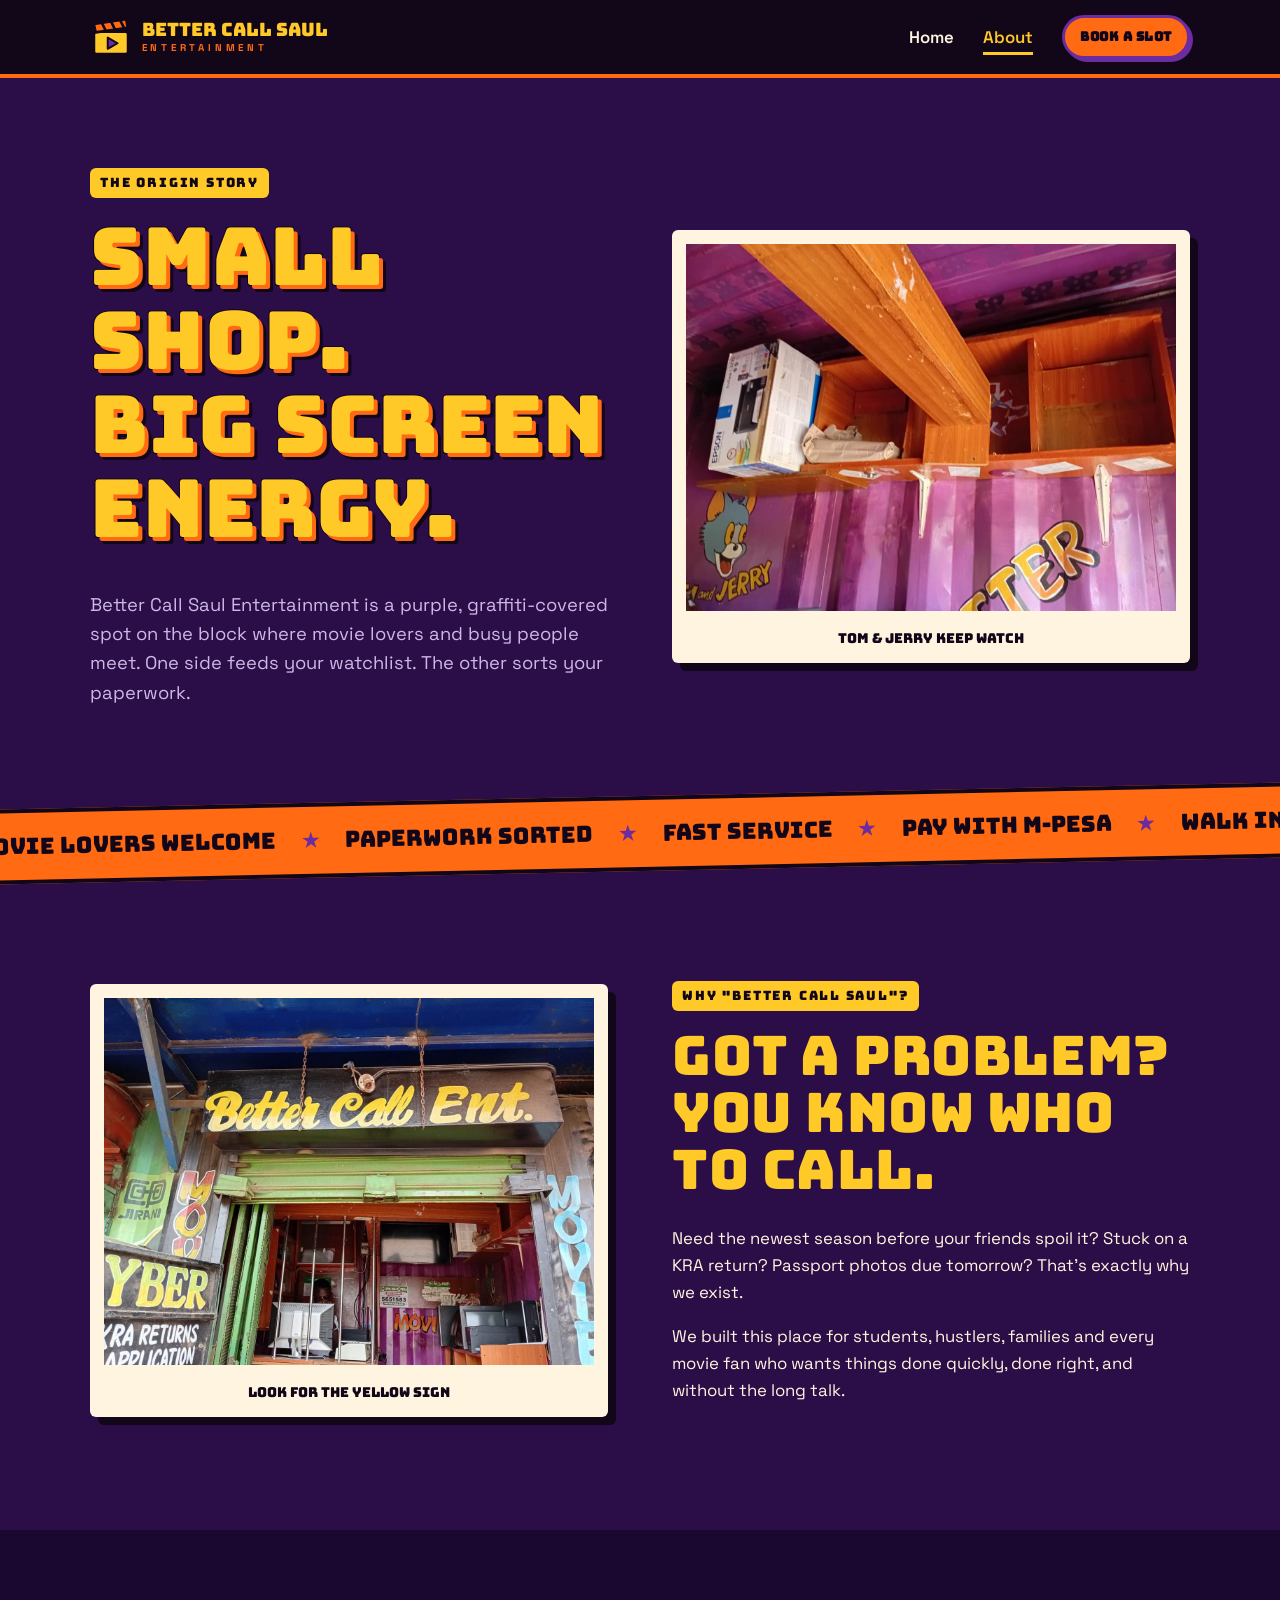
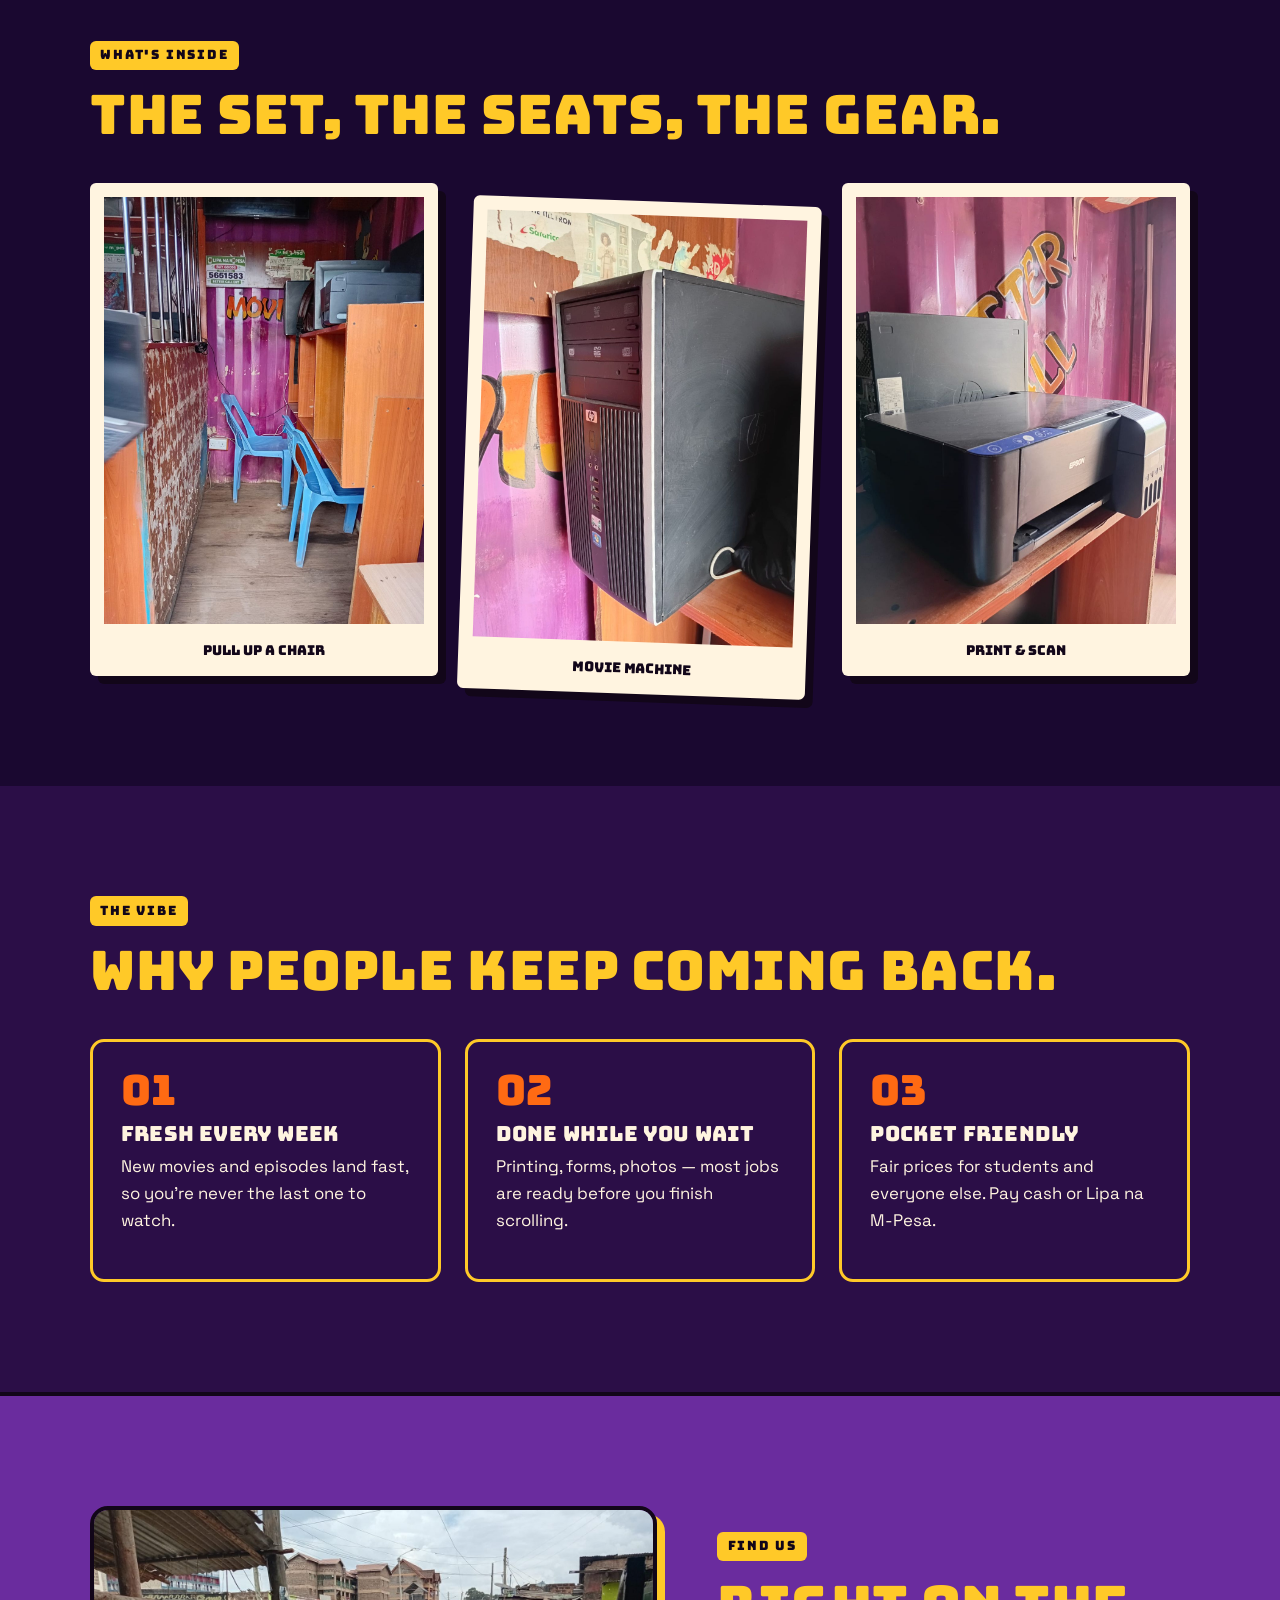
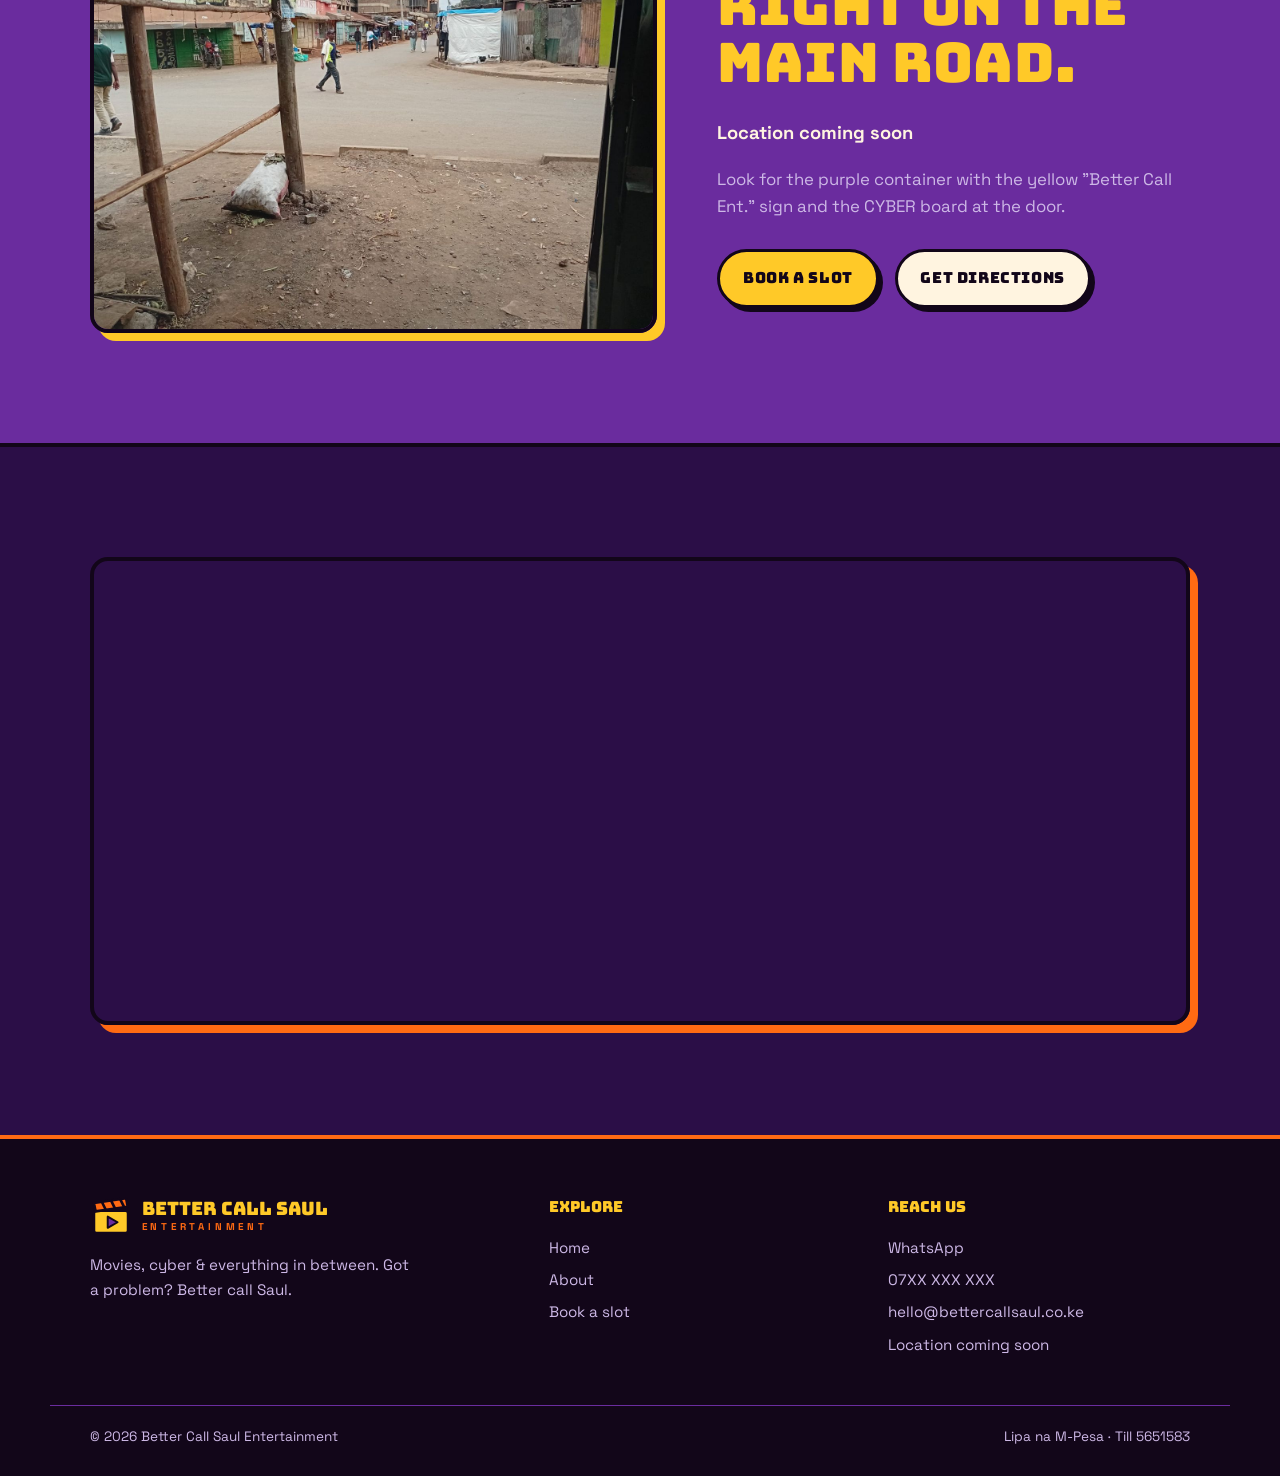
==== commit 82de085c: "adding map" ====
--- a/about.html
+++ b/about.html
@@ -127,8 +127,16 @@
           <p style="color: var(--muted);">Look for the purple container with the yellow "Better Call Ent." sign and the CYBER board at the door.</p>
           <div class="hero-actions">
             <a href="reservation.html" class="btn btn-yellow">Book a slot</a>
-            <a href="#" data-wa="Hi! Please share directions to Better Call Saul Ent." class="btn btn-ghost">Get directions</a>
+            <a href="https://www.google.com/maps/dir/?api=1&amp;destination=-1.2900293,36.749903" target="_blank" rel="noopener" class="btn btn-ghost">Get directions</a>
           </div>
+        </div>
+      </div>
+    </section>
+
+    <section class="section map-section">
+      <div class="wrap">
+        <div class="map-frame reveal">
+          <iframe src="https://maps.google.com/maps?q=-1.2900293,36.749903&amp;z=18&amp;output=embed" title="Map showing Better Call Saul Entertainment" loading="lazy" referrerpolicy="no-referrer-when-downgrade" allowfullscreen></iframe>
         </div>
       </div>
     </section>
--- a/main.css
+++ b/main.css
@@ -948,6 +948,20 @@
     box-shadow: 8px 8px 0 var(--yellow);
 }
 
+.map-frame {
+    border: 4px solid var(--ink);
+    border-radius: 18px;
+    overflow: hidden;
+    box-shadow: 8px 8px 0 var(--orange);
+}
+
+.map-frame iframe {
+    display: block;
+    width: 100%;
+    height: clamp(300px, 50vw, 460px);
+    border: 0;
+}
+
 /* ---------- Reservation ---------- */
 .contact-cards {
     display: grid;
